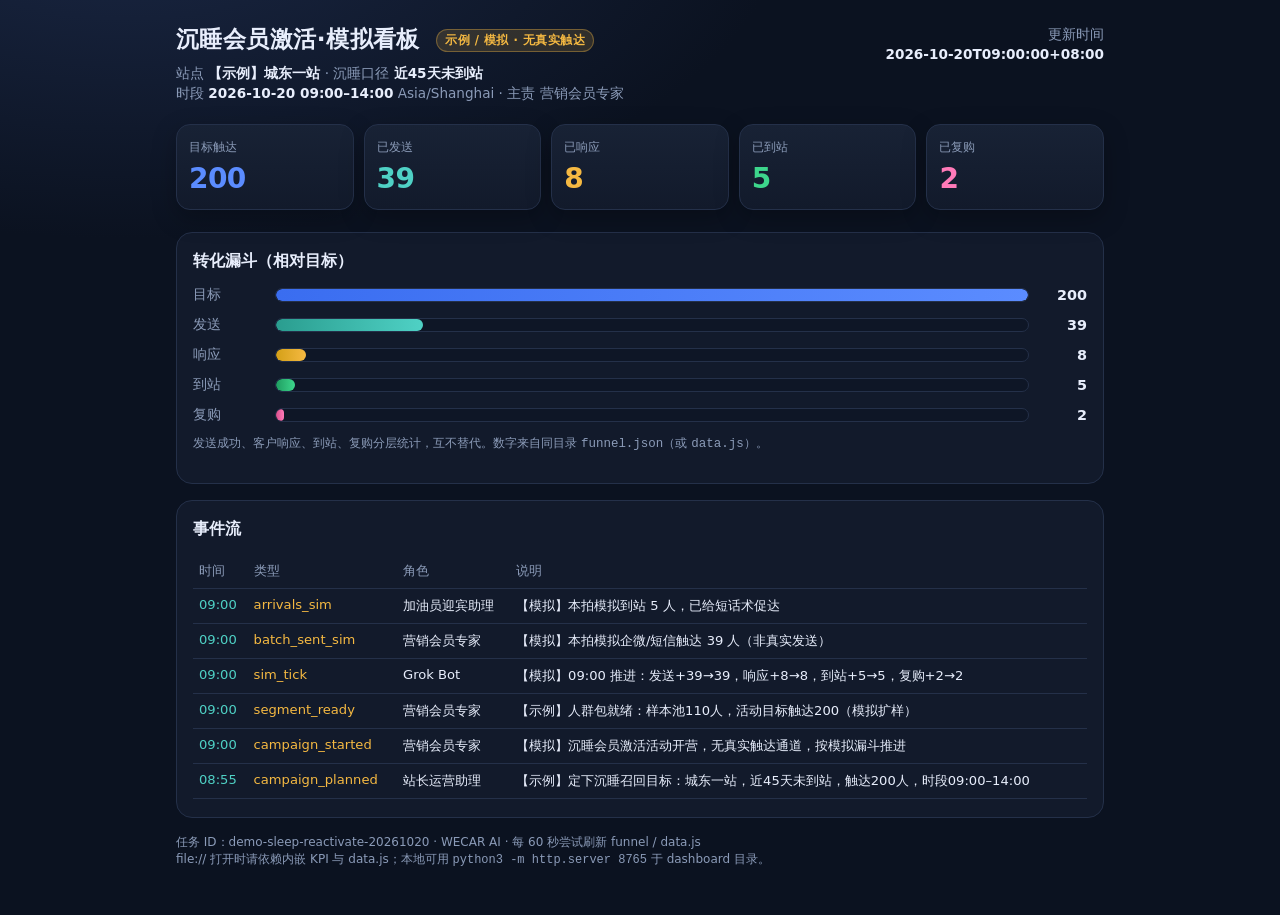
==== wecar-demo/index.html @ 85f7d63c "Add WECAR sleeping-member reactivation demo dashboard. Serve a static simulation board at wecar-demo" ====
<!DOCTYPE html>
<html lang="zh-CN">
<head>
<meta charset="UTF-8" />
<meta name="viewport" content="width=device-width, initial-scale=1" />
<title>沉睡会员激活·模拟看板</title>
<style>
  :root {
    --bg: #0b1220;
    --panel: #121a2b;
    --panel2: #182235;
    --border: #243049;
    --text: #e8eefc;
    --muted: #8b9bb8;
    --accent: #5b8cff;
    --green: #3dd68c;
    --amber: #f5b942;
    --pink: #ff7ab8;
    --cyan: #4fd1c5;
    --red: #ff6b7a;
  }
  * { box-sizing: border-box; }
  body {
    margin: 0;
    font-family: "PingFang SC", "Noto Sans SC", "Segoe UI", system-ui, sans-serif;
    background: radial-gradient(1200px 600px at 10% -10%, #1a2744 0%, var(--bg) 55%);
    color: var(--text);
    min-height: 100vh;
  }
  .wrap {
    max-width: 960px;
    margin: 0 auto;
    padding: 24px 16px 48px;
  }
  header {
    display: flex;
    flex-wrap: wrap;
    align-items: flex-start;
    justify-content: space-between;
    gap: 12px;
    margin-bottom: 20px;
  }
  h1 {
    margin: 0;
    font-size: 1.45rem;
    letter-spacing: 0.02em;
  }
  .badge {
    display: inline-block;
    font-size: 0.72rem;
    font-weight: 600;
    padding: 3px 8px;
    border-radius: 999px;
    background: rgba(245, 185, 66, 0.15);
    color: var(--amber);
    border: 1px solid rgba(245, 185, 66, 0.35);
    vertical-align: middle;
    margin-left: 8px;
  }
  .meta {
    color: var(--muted);
    font-size: 0.85rem;
    line-height: 1.5;
  }
  .meta strong { color: var(--text); font-weight: 600; }
  .kpis {
    display: grid;
    grid-template-columns: repeat(5, 1fr);
    gap: 10px;
    margin: 18px 0 22px;
  }
  @media (max-width: 720px) {
    .kpis { grid-template-columns: repeat(2, 1fr); }
    .kpis .kpi:last-child { grid-column: span 2; }
  }
  .kpi {
    background: linear-gradient(180deg, var(--panel2), var(--panel));
    border: 1px solid var(--border);
    border-radius: 14px;
    padding: 14px 12px;
    box-shadow: 0 8px 24px rgba(0,0,0,0.25);
  }
  .kpi .label {
    font-size: 0.75rem;
    color: var(--muted);
    margin-bottom: 6px;
  }
  .kpi .value {
    font-size: 1.75rem;
    font-weight: 700;
    font-variant-numeric: tabular-nums;
    letter-spacing: -0.02em;
  }
  .kpi.t .value { color: var(--accent); }
  .kpi.s .value { color: var(--cyan); }
  .kpi.r .value { color: var(--amber); }
  .kpi.a .value { color: var(--green); }
  .kpi.p .value { color: var(--pink); }
  .panel {
    background: var(--panel);
    border: 1px solid var(--border);
    border-radius: 16px;
    padding: 18px 16px;
    margin-bottom: 16px;
  }
  .panel h2 {
    margin: 0 0 14px;
    font-size: 1rem;
    font-weight: 600;
  }
  .funnel { display: flex; flex-direction: column; gap: 12px; }
  .bar-row {
    display: grid;
    grid-template-columns: 72px 1fr 48px;
    align-items: center;
    gap: 10px;
  }
  .bar-row .name { font-size: 0.85rem; color: var(--muted); }
  .track {
    height: 14px;
    background: #0e1626;
    border-radius: 999px;
    overflow: hidden;
    border: 1px solid var(--border);
  }
  .fill {
    height: 100%;
    border-radius: 999px;
    width: 0%;
    transition: width 0.6s ease;
  }
  .fill.t { background: linear-gradient(90deg, #3a6df0, #5b8cff); }
  .fill.s { background: linear-gradient(90deg, #2a9d8f, #4fd1c5); }
  .fill.r { background: linear-gradient(90deg, #d4a017, #f5b942); }
  .fill.a { background: linear-gradient(90deg, #1f9d61, #3dd68c); }
  .fill.p { background: linear-gradient(90deg, #d94f8c, #ff7ab8); }
  .bar-row .num {
    text-align: right;
    font-variant-numeric: tabular-nums;
    font-size: 0.9rem;
    font-weight: 600;
  }
  table {
    width: 100%;
    border-collapse: collapse;
    font-size: 0.82rem;
  }
  th, td {
    text-align: left;
    padding: 8px 6px;
    border-bottom: 1px solid var(--border);
    vertical-align: top;
  }
  th { color: var(--muted); font-weight: 500; }
  td.time { white-space: nowrap; color: var(--cyan); font-variant-numeric: tabular-nums; }
  td.type { color: var(--amber); white-space: nowrap; }
  .note {
    font-size: 0.78rem;
    color: var(--muted);
    margin-top: 10px;
    line-height: 1.45;
  }
  footer {
    margin-top: 8px;
    color: var(--muted);
    font-size: 0.75rem;
  }
</style>
</head>
<body>
  <div class="wrap">
    <header>
      <div>
        <h1>沉睡会员激活·模拟看板 <span class="badge">示例 / 模拟 · 无真实触达</span></h1>
        <div class="meta" style="margin-top:8px">
          站点 <strong>【示例】城东一站</strong> · 沉睡口径 <strong>近45天未到站</strong><br />
          时段 <strong>2026-10-20 09:00–14:00</strong> Asia/Shanghai · 主责 营销会员专家
        </div>
      </div>
      <div class="meta" style="text-align:right">
        更新时间<br /><strong id="updated-at">2026-10-20T09:00:00+08:00</strong>
      </div>
    </header>

    <section class="kpis" aria-label="关键指标">
      <div class="kpi t"><div class="label">目标触达</div><div class="value" data-kpi="targeted">200</div></div>
      <div class="kpi s"><div class="label">已发送</div><div class="value" data-kpi="sent">39</div></div>
      <div class="kpi r"><div class="label">已响应</div><div class="value" data-kpi="responded">8</div></div>
      <div class="kpi a"><div class="label">已到站</div><div class="value" data-kpi="arrived">5</div></div>
      <div class="kpi p"><div class="label">已复购</div><div class="value" data-kpi="repurchase">2</div></div>
    </section>

    <section class="panel">
      <h2>转化漏斗（相对目标）</h2>
      <div class="funnel" id="funnel-bars">
        <div class="bar-row"><span class="name">目标</span><div class="track"><div class="fill t" id="bar-targeted"></div></div><span class="num" id="num-targeted">200</span></div>
        <div class="bar-row"><span class="name">发送</span><div class="track"><div class="fill s" id="bar-sent"></div></div><span class="num" id="num-sent">0</span></div>
        <div class="bar-row"><span class="name">响应</span><div class="track"><div class="fill r" id="bar-responded"></div></div><span class="num" id="num-responded">0</span></div>
        <div class="bar-row"><span class="name">到站</span><div class="track"><div class="fill a" id="bar-arrived"></div></div><span class="num" id="num-arrived">0</span></div>
        <div class="bar-row"><span class="name">复购</span><div class="track"><div class="fill p" id="bar-repurchase"></div></div><span class="num" id="num-repurchase">0</span></div>
      </div>
      <p class="note">发送成功、客户响应、到站、复购分层统计，互不替代。数字来自同目录 <code>funnel.json</code>（或 <code>data.js</code>）。</p>
    </section>

    <section class="panel">
      <h2>事件流</h2>
      <div style="overflow-x:auto">
        <table>
          <thead>
            <tr><th>时间</th><th>类型</th><th>角色</th><th>说明</th></tr>
          </thead>
          <tbody id="events-body">
            <tr><td class="time">09:00</td><td class="type">campaign_started</td><td>营销会员专家</td><td>【模拟】活动开营（占位，加载 data.js 后刷新）</td></tr>
          </tbody>
        </table>
      </div>
    </section>

    <footer>
      任务 ID：demo-sleep-reactivate-20261020 · WECAR AI · 每 60 秒尝试刷新 funnel / data.js<br />
      file:// 打开时请依赖内嵌 KPI 与 data.js；本地可用 <code>python3 -m http.server 8765</code> 于 dashboard 目录。
    </footer>
  </div>

  <script src="data.js"></script>
  <script>
    function applyFunnel(payload) {
      var funnel = payload.funnel || payload;
      var c = funnel.counters || {};
      var target = c.targeted || 200;
      function setKpi(key, val) {
        document.querySelectorAll('[data-kpi="' + key + '"]').forEach(function (el) {
          el.textContent = val;
        });
        var num = document.getElementById("num-" + key);
        if (num) num.textContent = val;
        var bar = document.getElementById("bar-" + key);
        if (bar) {
          var pct = Math.max(0, Math.min(100, (val / target) * 100));
          bar.style.width = pct + "%";
        }
      }
      setKpi("targeted", c.targeted || 0);
      setKpi("sent", c.sent || 0);
      setKpi("responded", c.responded || 0);
      setKpi("arrived", c.arrived || 0);
      setKpi("repurchase", c.repurchase || 0);
      var ua = document.getElementById("updated-at");
      if (ua) ua.textContent = funnel.updated_at || "";

      var events = payload.events || [];
      var tbody = document.getElementById("events-body");
      if (tbody && events.length) {
        tbody.innerHTML = events.slice().reverse().map(function (e) {
          var ts = (e.ts || "").replace("T", " ").replace("+08:00", "");
          var timeShort = ts.length >= 16 ? ts.slice(11, 16) : ts;
          return "<tr><td class=\"time\">" + timeShort + "</td><td class=\"type\">" +
            (e.type || "") + "</td><td>" + (e.actor || "") + "</td><td>" +
            (e.msg || "") + "</td></tr>";
        }).join("");
      }
    }

    if (window.FUNNEL) applyFunnel(window.FUNNEL);

    async function refresh() {
      try {
        var r = await fetch("funnel.json?_=" + Date.now(), { cache: "no-store" });
        if (r.ok) {
          var funnel = await r.json();
          var ev = (window.FUNNEL && window.FUNNEL.events) || [];
          applyFunnel({ funnel: funnel, events: ev });
          return;
        }
      } catch (e) {}
      try {
        var s = document.createElement("script");
        s.src = "data.js?_=" + Date.now();
        s.onload = function () { if (window.FUNNEL) applyFunnel(window.FUNNEL); };
        document.body.appendChild(s);
      } catch (e2) {}
    }
    setInterval(refresh, 60000);
  </script>
</body>
</html>
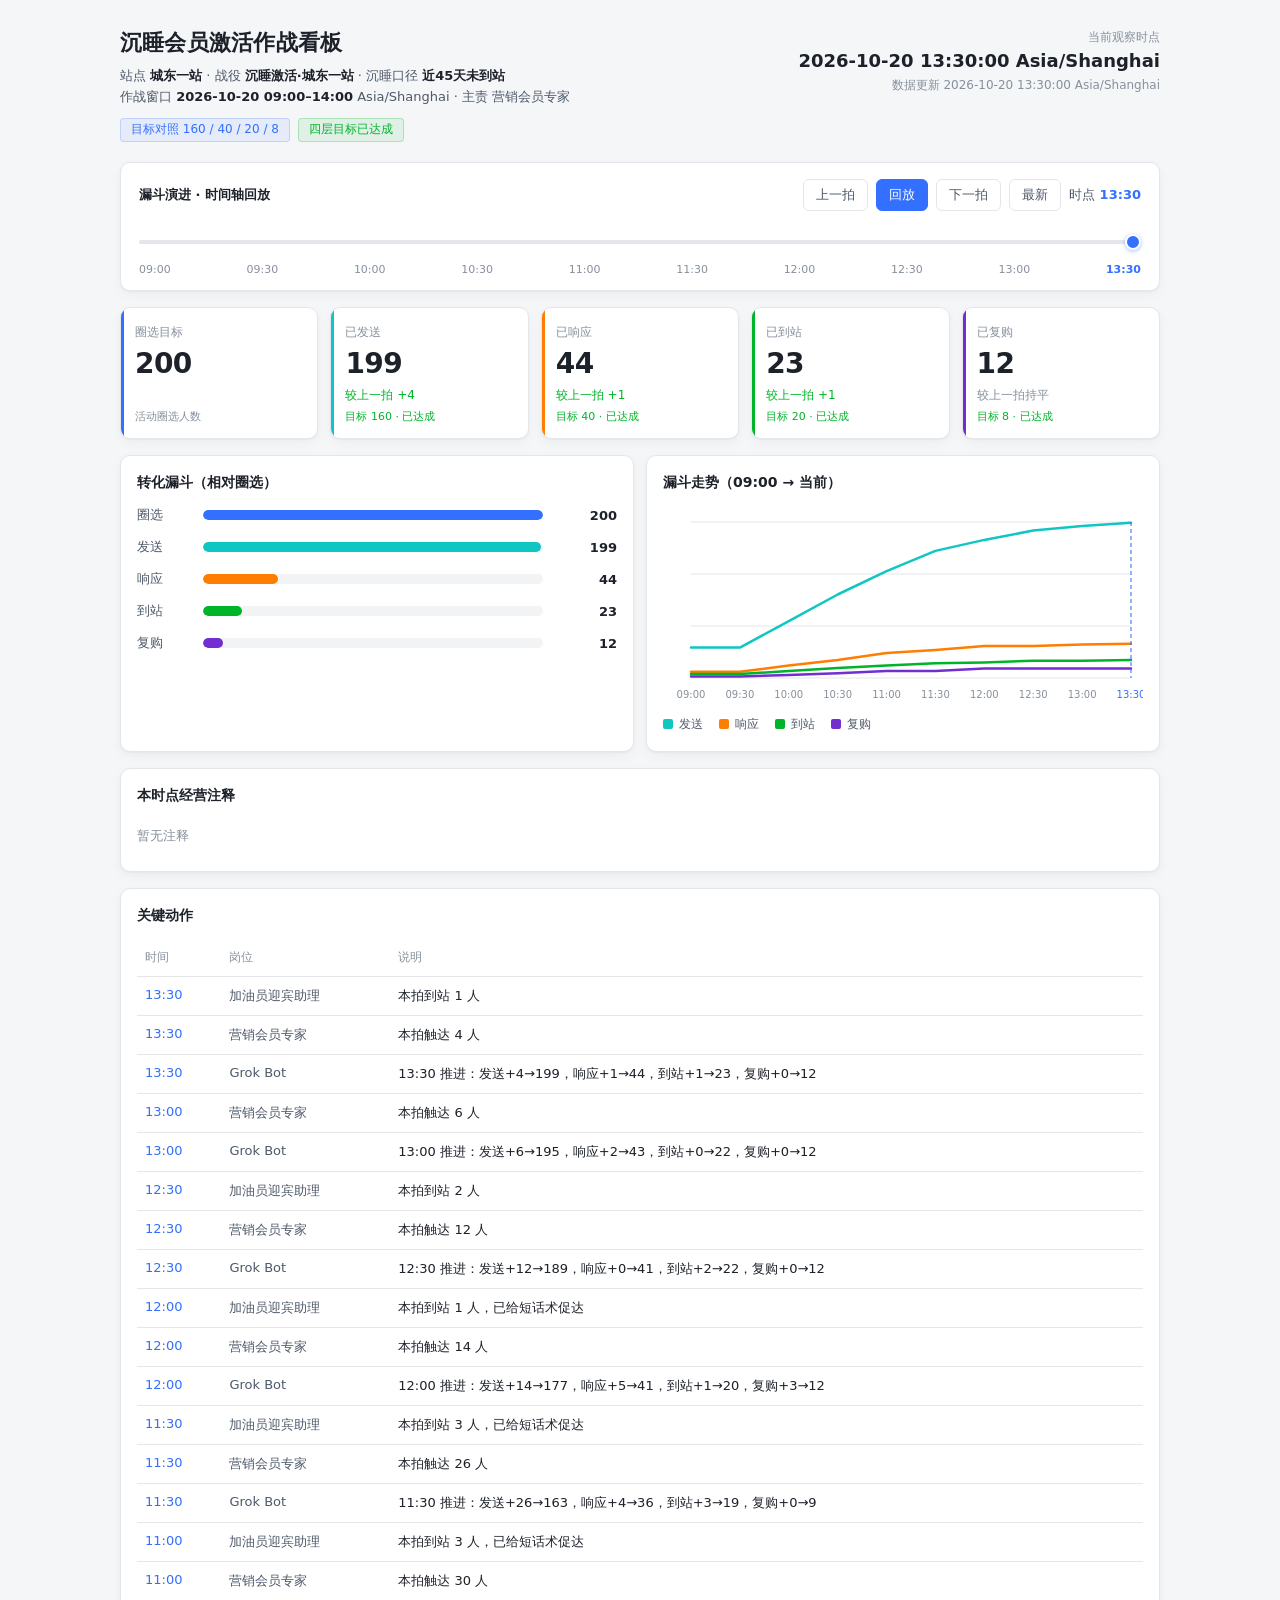
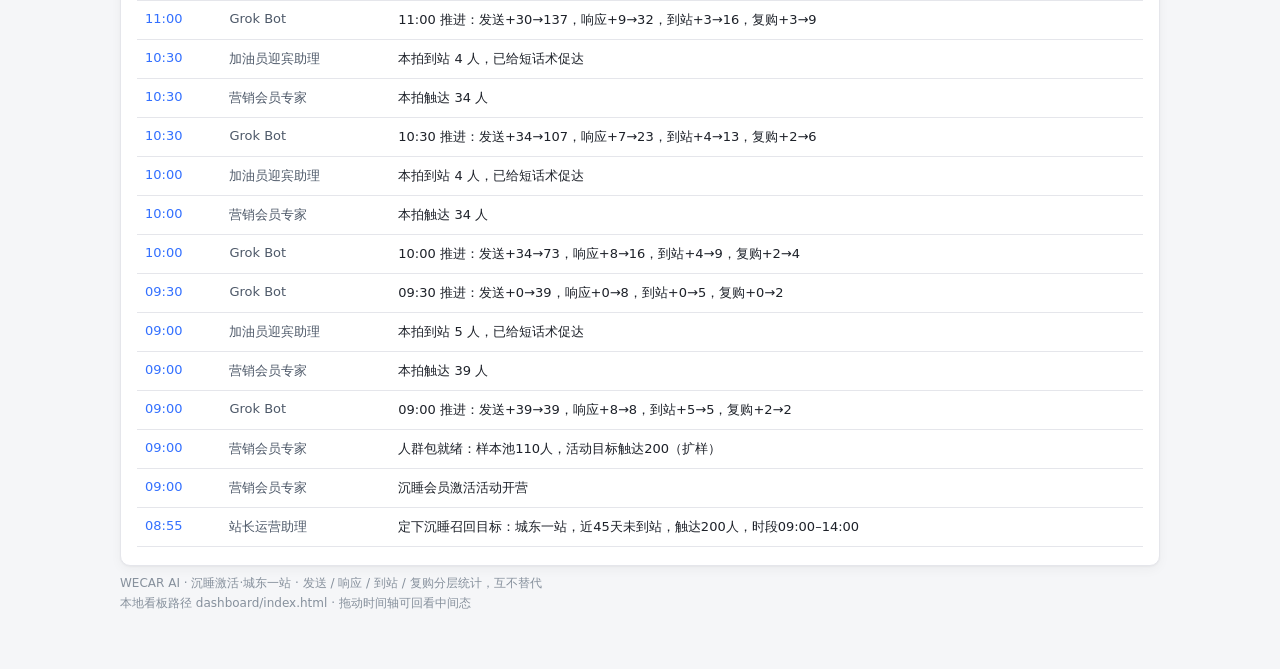
==== commit fabf5897: "Update WECAR dashboard: light style, timeline replay, latest funnel" ====
--- a/wecar-demo/index.html
+++ b/wecar-demo/index.html
@@ -3,284 +3,813 @@
 <head>
 <meta charset="UTF-8" />
 <meta name="viewport" content="width=device-width, initial-scale=1" />
-<title>沉睡会员激活·模拟看板</title>
+<title>沉睡会员激活作战看板</title>
 <style>
   :root {
-    --bg: #0b1220;
-    --panel: #121a2b;
-    --panel2: #182235;
-    --border: #243049;
-    --text: #e8eefc;
-    --muted: #8b9bb8;
-    --accent: #5b8cff;
-    --green: #3dd68c;
-    --amber: #f5b942;
-    --pink: #ff7ab8;
-    --cyan: #4fd1c5;
-    --red: #ff6b7a;
+    --bg: #f5f6f8;
+    --card: #ffffff;
+    --border: #e5e6eb;
+    --border-strong: #c9cdd4;
+    --text: #1d2129;
+    --text-2: #4e5969;
+    --text-3: #86909c;
+    --primary: #3370ff;
+    --primary-soft: rgba(51, 112, 255, 0.08);
+    --success: #00b42a;
+    --success-soft: rgba(0, 180, 42, 0.08);
+    --warning: #ff7d00;
+    --warning-soft: rgba(255, 125, 0, 0.08);
+    --danger: #f53f3f;
+    --cyan: #0fc6c2;
+    --radius: 10px;
+    --shadow: 0 1px 2px rgba(0, 0, 0, 0.04), 0 4px 12px rgba(0, 0, 0, 0.04);
+    --font: "PingFang SC", "Helvetica Neue", "Noto Sans SC", "Segoe UI", system-ui, -apple-system, sans-serif;
   }
   * { box-sizing: border-box; }
   body {
     margin: 0;
-    font-family: "PingFang SC", "Noto Sans SC", "Segoe UI", system-ui, sans-serif;
-    background: radial-gradient(1200px 600px at 10% -10%, #1a2744 0%, var(--bg) 55%);
+    font-family: var(--font);
+    background: var(--bg);
     color: var(--text);
     min-height: 100vh;
+    -webkit-font-smoothing: antialiased;
   }
   .wrap {
-    max-width: 960px;
+    max-width: 1080px;
     margin: 0 auto;
-    padding: 24px 16px 48px;
-  }
-  header {
+    padding: 28px 20px 56px;
+  }
+  header.top {
     display: flex;
     flex-wrap: wrap;
     align-items: flex-start;
     justify-content: space-between;
+    gap: 16px;
+    margin-bottom: 20px;
+  }
+  .title-block h1 {
+    margin: 0;
+    font-size: 22px;
+    font-weight: 600;
+    letter-spacing: 0.01em;
+    color: var(--text);
+  }
+  .sub {
+    margin-top: 8px;
+    font-size: 13px;
+    color: var(--text-2);
+    line-height: 1.6;
+  }
+  .sub strong { color: var(--text); font-weight: 600; }
+  .badge-row { display: flex; flex-wrap: wrap; gap: 8px; margin-top: 10px; }
+  .tag {
+    display: inline-flex;
+    align-items: center;
+    height: 24px;
+    padding: 0 10px;
+    font-size: 12px;
+    border-radius: 4px;
+    background: var(--primary-soft);
+    color: var(--primary);
+    border: 1px solid rgba(51, 112, 255, 0.2);
+  }
+  .tag.ok {
+    background: var(--success-soft);
+    color: var(--success);
+    border-color: rgba(0, 180, 42, 0.25);
+  }
+  .meta-right {
+    text-align: right;
+    font-size: 12px;
+    color: var(--text-3);
+    line-height: 1.6;
+  }
+  .meta-right .clock {
+    font-size: 18px;
+    font-weight: 600;
+    color: var(--text);
+    font-variant-numeric: tabular-nums;
+  }
+
+  /* Playback bar */
+  .player {
+    background: var(--card);
+    border: 1px solid var(--border);
+    border-radius: var(--radius);
+    box-shadow: var(--shadow);
+    padding: 16px 18px 14px;
+    margin-bottom: 16px;
+  }
+  .player-top {
+    display: flex;
+    align-items: center;
+    justify-content: space-between;
     gap: 12px;
-    margin-bottom: 20px;
-  }
-  h1 {
+    margin-bottom: 12px;
+  }
+  .player-top .label {
+    font-size: 13px;
+    font-weight: 600;
+    color: var(--text);
+  }
+  .player-controls {
+    display: flex;
+    align-items: center;
+    gap: 8px;
+  }
+  .btn {
+    appearance: none;
+    border: 1px solid var(--border);
+    background: var(--card);
+    color: var(--text-2);
+    height: 32px;
+    padding: 0 12px;
+    border-radius: 6px;
+    font-size: 13px;
+    font-family: inherit;
+    cursor: pointer;
+    display: inline-flex;
+    align-items: center;
+    gap: 6px;
+    transition: border-color .15s, color .15s, background .15s;
+  }
+  .btn:hover { border-color: var(--primary); color: var(--primary); }
+  .btn.primary {
+    background: var(--primary);
+    border-color: var(--primary);
+    color: #fff;
+  }
+  .btn.primary:hover { filter: brightness(1.05); color: #fff; }
+  .btn:disabled { opacity: 0.45; cursor: not-allowed; }
+  .tick-label {
+    font-size: 13px;
+    color: var(--text-2);
+    font-variant-numeric: tabular-nums;
+  }
+  .tick-label strong { color: var(--primary); font-weight: 600; }
+
+  .scrubber-wrap { position: relative; padding: 6px 0 28px; }
+  input[type="range"].scrub {
+    -webkit-appearance: none;
+    appearance: none;
+    width: 100%;
+    height: 4px;
+    border-radius: 999px;
+    background: #e5e6eb;
+    outline: none;
     margin: 0;
-    font-size: 1.45rem;
-    letter-spacing: 0.02em;
-  }
-  .badge {
-    display: inline-block;
-    font-size: 0.72rem;
-    font-weight: 600;
-    padding: 3px 8px;
-    border-radius: 999px;
-    background: rgba(245, 185, 66, 0.15);
-    color: var(--amber);
-    border: 1px solid rgba(245, 185, 66, 0.35);
-    vertical-align: middle;
-    margin-left: 8px;
-  }
-  .meta {
-    color: var(--muted);
-    font-size: 0.85rem;
-    line-height: 1.5;
-  }
-  .meta strong { color: var(--text); font-weight: 600; }
+    cursor: pointer;
+  }
+  input[type="range"].scrub::-webkit-slider-thumb {
+    -webkit-appearance: none;
+    width: 16px;
+    height: 16px;
+    border-radius: 50%;
+    background: var(--primary);
+    border: 2px solid #fff;
+    box-shadow: 0 1px 4px rgba(51, 112, 255, 0.45);
+    cursor: pointer;
+  }
+  input[type="range"].scrub::-moz-range-thumb {
+    width: 16px;
+    height: 16px;
+    border-radius: 50%;
+    background: var(--primary);
+    border: 2px solid #fff;
+    box-shadow: 0 1px 4px rgba(51, 112, 255, 0.45);
+    cursor: pointer;
+  }
+  .ticks {
+    display: flex;
+    justify-content: space-between;
+    margin-top: 8px;
+    position: absolute;
+    left: 0; right: 0; bottom: 0;
+    pointer-events: none;
+  }
+  .ticks span {
+    font-size: 11px;
+    color: var(--text-3);
+    font-variant-numeric: tabular-nums;
+    transform: translateX(0);
+  }
+  .ticks span.active { color: var(--primary); font-weight: 600; }
+
+  /* KPI grid */
   .kpis {
     display: grid;
     grid-template-columns: repeat(5, 1fr);
-    gap: 10px;
-    margin: 18px 0 22px;
-  }
-  @media (max-width: 720px) {
+    gap: 12px;
+    margin-bottom: 16px;
+  }
+  @media (max-width: 800px) {
     .kpis { grid-template-columns: repeat(2, 1fr); }
-    .kpis .kpi:last-child { grid-column: span 2; }
+    .kpis .kpi:first-child { grid-column: span 2; }
   }
   .kpi {
-    background: linear-gradient(180deg, var(--panel2), var(--panel));
+    background: var(--card);
     border: 1px solid var(--border);
-    border-radius: 14px;
-    padding: 14px 12px;
-    box-shadow: 0 8px 24px rgba(0,0,0,0.25);
-  }
-  .kpi .label {
-    font-size: 0.75rem;
-    color: var(--muted);
-    margin-bottom: 6px;
-  }
-  .kpi .value {
-    font-size: 1.75rem;
-    font-weight: 700;
+    border-radius: var(--radius);
+    box-shadow: var(--shadow);
+    padding: 16px 14px 14px;
+    position: relative;
+    overflow: hidden;
+  }
+  .kpi::before {
+    content: "";
+    position: absolute;
+    left: 0; top: 0; bottom: 0;
+    width: 3px;
+    background: var(--primary);
+  }
+  .kpi.s::before { background: var(--cyan); }
+  .kpi.r::before { background: var(--warning); }
+  .kpi.a::before { background: var(--success); }
+  .kpi.p::before { background: #722ed1; }
+  .kpi .k-label {
+    font-size: 12px;
+    color: var(--text-3);
+    margin-bottom: 8px;
+  }
+  .kpi .k-value {
+    font-size: 28px;
+    font-weight: 650;
     font-variant-numeric: tabular-nums;
     letter-spacing: -0.02em;
-  }
-  .kpi.t .value { color: var(--accent); }
-  .kpi.s .value { color: var(--cyan); }
-  .kpi.r .value { color: var(--amber); }
-  .kpi.a .value { color: var(--green); }
-  .kpi.p .value { color: var(--pink); }
-  .panel {
-    background: var(--panel);
+    color: var(--text);
+    line-height: 1.1;
+  }
+  .kpi .k-delta {
+    margin-top: 8px;
+    font-size: 12px;
+    font-variant-numeric: tabular-nums;
+    color: var(--text-3);
+    min-height: 18px;
+  }
+  .kpi .k-delta.up { color: var(--success); }
+  .kpi .k-delta.flat { color: var(--text-3); }
+  .kpi .k-goal {
+    margin-top: 4px;
+    font-size: 11px;
+    color: var(--text-3);
+  }
+  .kpi .k-goal.hit { color: var(--success); }
+
+  .grid-2 {
+    display: grid;
+    grid-template-columns: 1fr 1fr;
+    gap: 12px;
+    margin-bottom: 16px;
+  }
+  @media (max-width: 800px) {
+    .grid-2 { grid-template-columns: 1fr; }
+  }
+  .card {
+    background: var(--card);
     border: 1px solid var(--border);
-    border-radius: 16px;
+    border-radius: var(--radius);
+    box-shadow: var(--shadow);
     padding: 18px 16px;
-    margin-bottom: 16px;
-  }
-  .panel h2 {
+  }
+  .card h2 {
     margin: 0 0 14px;
-    font-size: 1rem;
+    font-size: 14px;
     font-weight: 600;
-  }
-  .funnel { display: flex; flex-direction: column; gap: 12px; }
+    color: var(--text);
+  }
+
+  /* Funnel bars */
+  .funnel { display: flex; flex-direction: column; gap: 14px; }
   .bar-row {
     display: grid;
-    grid-template-columns: 72px 1fr 48px;
+    grid-template-columns: 56px 1fr 64px;
     align-items: center;
     gap: 10px;
   }
-  .bar-row .name { font-size: 0.85rem; color: var(--muted); }
+  .bar-row .name { font-size: 13px; color: var(--text-2); }
   .track {
-    height: 14px;
-    background: #0e1626;
+    height: 10px;
+    background: #f2f3f5;
     border-radius: 999px;
     overflow: hidden;
-    border: 1px solid var(--border);
   }
   .fill {
     height: 100%;
     border-radius: 999px;
     width: 0%;
-    transition: width 0.6s ease;
-  }
-  .fill.t { background: linear-gradient(90deg, #3a6df0, #5b8cff); }
-  .fill.s { background: linear-gradient(90deg, #2a9d8f, #4fd1c5); }
-  .fill.r { background: linear-gradient(90deg, #d4a017, #f5b942); }
-  .fill.a { background: linear-gradient(90deg, #1f9d61, #3dd68c); }
-  .fill.p { background: linear-gradient(90deg, #d94f8c, #ff7ab8); }
+    transition: width 0.35s ease;
+    background: var(--primary);
+  }
+  .fill.s { background: var(--cyan); }
+  .fill.r { background: var(--warning); }
+  .fill.a { background: var(--success); }
+  .fill.p { background: #722ed1; }
   .bar-row .num {
     text-align: right;
     font-variant-numeric: tabular-nums;
-    font-size: 0.9rem;
+    font-size: 13px;
     font-weight: 600;
-  }
-  table {
+    color: var(--text);
+  }
+
+  /* Chart */
+  .chart-wrap { position: relative; height: 200px; }
+  .chart-wrap svg { width: 100%; height: 100%; display: block; }
+  .legend {
+    display: flex;
+    flex-wrap: wrap;
+    gap: 12px 16px;
+    margin-top: 10px;
+    font-size: 12px;
+    color: var(--text-2);
+  }
+  .legend i {
+    display: inline-block;
+    width: 10px;
+    height: 10px;
+    border-radius: 2px;
+    margin-right: 6px;
+    vertical-align: -1px;
+  }
+
+  /* Events / notes */
+  .note-empty {
+    font-size: 13px;
+    color: var(--text-3);
+    padding: 8px 0;
+  }
+  table.ev {
     width: 100%;
     border-collapse: collapse;
-    font-size: 0.82rem;
-  }
-  th, td {
+    font-size: 13px;
+  }
+  table.ev th, table.ev td {
     text-align: left;
-    padding: 8px 6px;
+    padding: 10px 8px;
     border-bottom: 1px solid var(--border);
     vertical-align: top;
   }
-  th { color: var(--muted); font-weight: 500; }
-  td.time { white-space: nowrap; color: var(--cyan); font-variant-numeric: tabular-nums; }
-  td.type { color: var(--amber); white-space: nowrap; }
-  .note {
-    font-size: 0.78rem;
-    color: var(--muted);
-    margin-top: 10px;
-    line-height: 1.45;
-  }
-  footer {
+  table.ev th {
+    color: var(--text-3);
+    font-weight: 500;
+    font-size: 12px;
+  }
+  table.ev td.time {
+    white-space: nowrap;
+    color: var(--primary);
+    font-variant-numeric: tabular-nums;
+    font-weight: 500;
+  }
+  table.ev td.actor { color: var(--text-2); white-space: nowrap; }
+
+  footer.foot {
     margin-top: 8px;
-    color: var(--muted);
-    font-size: 0.75rem;
+    font-size: 12px;
+    color: var(--text-3);
+    line-height: 1.6;
   }
 </style>
 </head>
 <body>
   <div class="wrap">
-    <header>
-      <div>
-        <h1>沉睡会员激活·模拟看板 <span class="badge">示例 / 模拟 · 无真实触达</span></h1>
-        <div class="meta" style="margin-top:8px">
-          站点 <strong>【示例】城东一站</strong> · 沉睡口径 <strong>近45天未到站</strong><br />
-          时段 <strong>2026-10-20 09:00–14:00</strong> Asia/Shanghai · 主责 营销会员专家
+    <header class="top">
+      <div class="title-block">
+        <h1>沉睡会员激活作战看板</h1>
+        <div class="sub">
+          站点 <strong>城东一站</strong> · 战役 <strong>沉睡激活·城东一站</strong> · 沉睡口径 <strong>近45天未到站</strong><br />
+          作战窗口 <strong>2026-10-20 09:00–14:00</strong> Asia/Shanghai · 主责 营销会员专家
         </div>
-      </div>
-      <div class="meta" style="text-align:right">
-        更新时间<br /><strong id="updated-at">2026-10-20T09:00:00+08:00</strong>
+        <div class="badge-row">
+          <span class="tag" id="goal-tag">目标对照 160 / 40 / 20 / 8</span>
+          <span class="tag ok" id="status-tag" hidden>四层目标已达成</span>
+        </div>
+      </div>
+      <div class="meta-right">
+        当前观察时点<br />
+        <div class="clock" id="view-clock">—</div>
+        <div>数据更新 <span id="updated-at">2026-10-20T13:30:00+08:00</span></div>
       </div>
     </header>
 
+    <section class="player" aria-label="时间轴回放">
+      <div class="player-top">
+        <div class="label">漏斗演进 · 时间轴回放</div>
+        <div class="player-controls">
+          <button type="button" class="btn" id="btn-prev" title="上一拍">上一拍</button>
+          <button type="button" class="btn primary" id="btn-play" title="自动回放">回放</button>
+          <button type="button" class="btn" id="btn-next" title="下一拍">下一拍</button>
+          <button type="button" class="btn" id="btn-latest" title="跳到最新">最新</button>
+          <span class="tick-label">时点 <strong id="tick-name">—</strong></span>
+        </div>
+      </div>
+      <div class="scrubber-wrap">
+        <input type="range" class="scrub" id="scrub" min="0" max="0" value="0" step="1" />
+        <div class="ticks" id="tick-marks"></div>
+      </div>
+    </section>
+
     <section class="kpis" aria-label="关键指标">
-      <div class="kpi t"><div class="label">目标触达</div><div class="value" data-kpi="targeted">200</div></div>
-      <div class="kpi s"><div class="label">已发送</div><div class="value" data-kpi="sent">39</div></div>
-      <div class="kpi r"><div class="label">已响应</div><div class="value" data-kpi="responded">8</div></div>
-      <div class="kpi a"><div class="label">已到站</div><div class="value" data-kpi="arrived">5</div></div>
-      <div class="kpi p"><div class="label">已复购</div><div class="value" data-kpi="repurchase">2</div></div>
+      <div class="kpi t">
+        <div class="k-label">圈选目标</div>
+        <div class="k-value" data-kpi="targeted">200</div>
+        <div class="k-delta" data-delta="targeted"></div>
+        <div class="k-goal">活动圈选人数</div>
+      </div>
+      <div class="kpi s">
+        <div class="k-label">已发送</div>
+        <div class="k-value" data-kpi="sent">199</div>
+        <div class="k-delta" data-delta="sent"></div>
+        <div class="k-goal" data-goal="sent">目标 160</div>
+      </div>
+      <div class="kpi r">
+        <div class="k-label">已响应</div>
+        <div class="k-value" data-kpi="responded">44</div>
+        <div class="k-delta" data-delta="responded"></div>
+        <div class="k-goal" data-goal="responded">目标 40</div>
+      </div>
+      <div class="kpi a">
+        <div class="k-label">已到站</div>
+        <div class="k-value" data-kpi="arrived">23</div>
+        <div class="k-delta" data-delta="arrived"></div>
+        <div class="k-goal" data-goal="arrived">目标 20</div>
+      </div>
+      <div class="kpi p">
+        <div class="k-label">已复购</div>
+        <div class="k-value" data-kpi="repurchase">12</div>
+        <div class="k-delta" data-delta="repurchase"></div>
+        <div class="k-goal" data-goal="repurchase">目标 8</div>
+      </div>
     </section>
 
-    <section class="panel">
-      <h2>转化漏斗（相对目标）</h2>
-      <div class="funnel" id="funnel-bars">
-        <div class="bar-row"><span class="name">目标</span><div class="track"><div class="fill t" id="bar-targeted"></div></div><span class="num" id="num-targeted">200</span></div>
-        <div class="bar-row"><span class="name">发送</span><div class="track"><div class="fill s" id="bar-sent"></div></div><span class="num" id="num-sent">0</span></div>
-        <div class="bar-row"><span class="name">响应</span><div class="track"><div class="fill r" id="bar-responded"></div></div><span class="num" id="num-responded">0</span></div>
-        <div class="bar-row"><span class="name">到站</span><div class="track"><div class="fill a" id="bar-arrived"></div></div><span class="num" id="num-arrived">0</span></div>
-        <div class="bar-row"><span class="name">复购</span><div class="track"><div class="fill p" id="bar-repurchase"></div></div><span class="num" id="num-repurchase">0</span></div>
-      </div>
-      <p class="note">发送成功、客户响应、到站、复购分层统计，互不替代。数字来自同目录 <code>funnel.json</code>（或 <code>data.js</code>）。</p>
+    <div class="grid-2">
+      <section class="card">
+        <h2>转化漏斗（相对圈选）</h2>
+        <div class="funnel" id="funnel-bars">
+          <div class="bar-row"><span class="name">圈选</span><div class="track"><div class="fill t" id="bar-targeted"></div></div><span class="num" id="num-targeted">200</span></div>
+          <div class="bar-row"><span class="name">发送</span><div class="track"><div class="fill s" id="bar-sent"></div></div><span class="num" id="num-sent">0</span></div>
+          <div class="bar-row"><span class="name">响应</span><div class="track"><div class="fill r" id="bar-responded"></div></div><span class="num" id="num-responded">0</span></div>
+          <div class="bar-row"><span class="name">到站</span><div class="track"><div class="fill a" id="bar-arrived"></div></div><span class="num" id="num-arrived">0</span></div>
+          <div class="bar-row"><span class="name">复购</span><div class="track"><div class="fill p" id="bar-repurchase"></div></div><span class="num" id="num-repurchase">0</span></div>
+        </div>
+      </section>
+
+      <section class="card">
+        <h2>漏斗走势（09:00 → 当前）</h2>
+        <div class="chart-wrap">
+          <svg id="trend-chart" viewBox="0 0 480 200" preserveAspectRatio="none" aria-label="漏斗走势图"></svg>
+        </div>
+        <div class="legend">
+          <span><i style="background:#0fc6c2"></i>发送</span>
+          <span><i style="background:#ff7d00"></i>响应</span>
+          <span><i style="background:#00b42a"></i>到站</span>
+          <span><i style="background:#722ed1"></i>复购</span>
+        </div>
+      </section>
+    </div>
+
+    <section class="card" style="margin-bottom:16px">
+      <h2>本时点经营注释</h2>
+      <div id="anno-box" class="note-empty">暂无注释</div>
     </section>
 
-    <section class="panel">
-      <h2>事件流</h2>
+    <section class="card">
+      <h2>关键动作</h2>
       <div style="overflow-x:auto">
-        <table>
+        <table class="ev">
           <thead>
-            <tr><th>时间</th><th>类型</th><th>角色</th><th>说明</th></tr>
+            <tr><th>时间</th><th>岗位</th><th>说明</th></tr>
           </thead>
-          <tbody id="events-body">
-            <tr><td class="time">09:00</td><td class="type">campaign_started</td><td>营销会员专家</td><td>【模拟】活动开营（占位，加载 data.js 后刷新）</td></tr>
-          </tbody>
+          <tbody id="events-body"></tbody>
         </table>
       </div>
     </section>
 
-    <footer>
-      任务 ID：demo-sleep-reactivate-20261020 · WECAR AI · 每 60 秒尝试刷新 funnel / data.js<br />
-      file:// 打开时请依赖内嵌 KPI 与 data.js；本地可用 <code>python3 -m http.server 8765</code> 于 dashboard 目录。
+    <footer class="foot">
+      WECAR AI · 沉睡激活·城东一站 · 发送 / 响应 / 到站 / 复购分层统计，互不替代<br />
+      本地看板路径 dashboard/index.html · 拖动时间轴可回看中间态
     </footer>
   </div>
 
   <script src="data.js"></script>
   <script>
-    function applyFunnel(payload) {
-      var funnel = payload.funnel || payload;
-      var c = funnel.counters || {};
-      var target = c.targeted || 200;
-      function setKpi(key, val) {
-        document.querySelectorAll('[data-kpi="' + key + '"]').forEach(function (el) {
-          el.textContent = val;
-        });
-        var num = document.getElementById("num-" + key);
-        if (num) num.textContent = val;
-        var bar = document.getElementById("bar-" + key);
-        if (bar) {
-          var pct = Math.max(0, Math.min(100, (val / target) * 100));
-          bar.style.width = pct + "%";
-        }
+(function () {
+  var GOALS = { sent: 160, responded: 40, arrived: 20, repurchase: 8 };
+  var KEYS = ["targeted", "sent", "responded", "arrived", "repurchase"];
+  var COLORS = { sent: "#0fc6c2", responded: "#ff7d00", arrived: "#00b42a", repurchase: "#722ed1" };
+
+  var state = {
+    timeline: [],
+    events: [],
+    annotations: {}, // { "2026-10-20T10:00:00+08:00": "注释…" } 预留
+    index: 0,
+    playing: false,
+    timer: null,
+    updatedAt: ""
+  };
+
+  function stripBanned(s) {
+    if (s == null) return "";
+    var t = String(s);
+    t = t.replace(/非真实发送/g, "");
+    t = t.replace(/非真实客户/g, "");
+    t = t.replace(/无真实触达通道[，,.]?/g, "");
+    t = t.replace(/未接真实企微\/发券[。.]?/g, "");
+    t = t.replace(/[（(]\s*[)）]/g, "");
+    t = t.replace(/\s{2,}/g, " ").trim();
+    t = t.replace(/^[，,、；;：:\s]+|[，,、；;：:\s]+$/g, "");
+    return t;
+  }
+
+  function shortTime(iso) {
+    if (!iso) return "—";
+    var m = String(iso).match(/T(\d{2}:\d{2})/);
+    return m ? m[1] : stripBanned(iso);
+  }
+
+  function displayClock(iso) {
+    if (!iso) return "—";
+    return String(iso).replace("T", " ").replace(/\+08:00$/, " Asia/Shanghai");
+  }
+
+  function buildTimeline(funnel) {
+    var tl = (funnel && funnel.timeline) || [];
+    if (tl.length) {
+      return tl.map(function (t) {
+        return {
+          at: t.at,
+          label: stripBanned(t.label) || shortTime(t.at),
+          targeted: t.targeted,
+          sent: t.sent,
+          responded: t.responded,
+          arrived: t.arrived,
+          repurchase: t.repurchase,
+          note: t.note || t.annotation || ""
+        };
+      });
+    }
+    var c = (funnel && funnel.counters) || {};
+    return [{
+      at: funnel.updated_at || "",
+      label: shortTime(funnel.updated_at),
+      targeted: c.targeted || 0,
+      sent: c.sent || 0,
+      responded: c.responded || 0,
+      arrived: c.arrived || 0,
+      repurchase: c.repurchase || 0,
+      note: ""
+    }];
+  }
+
+  function setDelta(key, cur, prev) {
+    var el = document.querySelector('[data-delta="' + key + '"]');
+    if (!el) return;
+    if (prev == null || key === "targeted") {
+      el.textContent = "";
+      el.className = "k-delta";
+      return;
+    }
+    var d = (cur || 0) - (prev || 0);
+    if (d > 0) {
+      el.textContent = "较上一拍 +" + d;
+      el.className = "k-delta up";
+    } else if (d === 0) {
+      el.textContent = "较上一拍持平";
+      el.className = "k-delta flat";
+    } else {
+      el.textContent = "较上一拍 " + d;
+      el.className = "k-delta";
+    }
+  }
+
+  function setGoalHint(key, val) {
+    var el = document.querySelector('[data-goal="' + key + '"]');
+    if (!el || GOALS[key] == null) return;
+    var g = GOALS[key];
+    el.textContent = "目标 " + g + (val >= g ? " · 已达成" : "");
+    el.className = "k-goal" + (val >= g ? " hit" : "");
+  }
+
+  function applyPoint(idx) {
+    var tl = state.timeline;
+    if (!tl.length) return;
+    idx = Math.max(0, Math.min(tl.length - 1, idx));
+    state.index = idx;
+    var cur = tl[idx];
+    var prev = idx > 0 ? tl[idx - 1] : null;
+    var target = cur.targeted || 200;
+
+    KEYS.forEach(function (key) {
+      var val = cur[key] || 0;
+      document.querySelectorAll('[data-kpi="' + key + '"]').forEach(function (el) {
+        el.textContent = val;
+      });
+      var num = document.getElementById("num-" + key);
+      if (num) num.textContent = val;
+      var bar = document.getElementById("bar-" + key);
+      if (bar) {
+        var pct = Math.max(0, Math.min(100, (val / target) * 100));
+        bar.style.width = pct + "%";
       }
-      setKpi("targeted", c.targeted || 0);
-      setKpi("sent", c.sent || 0);
-      setKpi("responded", c.responded || 0);
-      setKpi("arrived", c.arrived || 0);
-      setKpi("repurchase", c.repurchase || 0);
-      var ua = document.getElementById("updated-at");
-      if (ua) ua.textContent = funnel.updated_at || "";
-
-      var events = payload.events || [];
-      var tbody = document.getElementById("events-body");
-      if (tbody && events.length) {
-        tbody.innerHTML = events.slice().reverse().map(function (e) {
-          var ts = (e.ts || "").replace("T", " ").replace("+08:00", "");
-          var timeShort = ts.length >= 16 ? ts.slice(11, 16) : ts;
-          return "<tr><td class=\"time\">" + timeShort + "</td><td class=\"type\">" +
-            (e.type || "") + "</td><td>" + (e.actor || "") + "</td><td>" +
-            (e.msg || "") + "</td></tr>";
-        }).join("");
+      setDelta(key, val, prev ? prev[key] : null);
+      setGoalHint(key, val);
+    });
+
+    document.getElementById("view-clock").textContent = displayClock(cur.at);
+    document.getElementById("tick-name").textContent = cur.label || shortTime(cur.at);
+    document.getElementById("scrub").value = String(idx);
+
+    var marks = document.querySelectorAll("#tick-marks span");
+    marks.forEach(function (m, i) {
+      m.classList.toggle("active", i === idx);
+    });
+
+    // annotations: timeline.note or state.annotations[at]
+    var anno = stripBanned(cur.note) || stripBanned(state.annotations[cur.at] || "");
+    var box = document.getElementById("anno-box");
+    if (anno) {
+      box.className = "";
+      box.textContent = anno;
+    } else {
+      box.className = "note-empty";
+      box.textContent = "暂无注释";
+    }
+
+    // goal status at this point
+    var hit = cur.sent >= GOALS.sent && cur.responded >= GOALS.responded &&
+      cur.arrived >= GOALS.arrived && cur.repurchase >= GOALS.repurchase;
+    var st = document.getElementById("status-tag");
+    st.hidden = !hit;
+
+    renderChart(idx);
+    renderEvents(cur.at);
+  }
+
+  function renderChart(uptoIdx) {
+    var svg = document.getElementById("trend-chart");
+    var tl = state.timeline;
+    if (!tl.length) { svg.innerHTML = ""; return; }
+    var n = uptoIdx + 1;
+    var pts = tl.slice(0, n);
+    var W = 480, H = 200, padL = 28, padR = 12, padT = 16, padB = 28;
+    var maxY = 1;
+    pts.forEach(function (p) {
+      maxY = Math.max(maxY, p.sent || 0, p.responded || 0, p.arrived || 0, p.repurchase || 0, p.targeted || 0);
+    });
+    // also show full timeline max for stable scale? Use full timeline max so scrubbing doesn't rescale wildly
+    state.timeline.forEach(function (p) {
+      maxY = Math.max(maxY, p.sent || 0, p.targeted || 0);
+    });
+    function x(i) {
+      if (state.timeline.length <= 1) return padL;
+      return padL + (W - padL - padR) * (i / (state.timeline.length - 1));
+    }
+    function y(v) {
+      return padT + (H - padT - padB) * (1 - (v / maxY));
+    }
+    function series(key) {
+      var d = [];
+      for (var i = 0; i < pts.length; i++) {
+        d.push((i === 0 ? "M" : "L") + x(i).toFixed(1) + "," + y(pts[i][key] || 0).toFixed(1));
       }
+      return d.join(" ");
     }
-
-    if (window.FUNNEL) applyFunnel(window.FUNNEL);
-
-    async function refresh() {
-      try {
-        var r = await fetch("funnel.json?_=" + Date.now(), { cache: "no-store" });
-        if (r.ok) {
-          var funnel = await r.json();
-          var ev = (window.FUNNEL && window.FUNNEL.events) || [];
-          applyFunnel({ funnel: funnel, events: ev });
-          return;
-        }
-      } catch (e) {}
-      try {
-        var s = document.createElement("script");
-        s.src = "data.js?_=" + Date.now();
-        s.onload = function () { if (window.FUNNEL) applyFunnel(window.FUNNEL); };
-        document.body.appendChild(s);
-      } catch (e2) {}
+    var grid = "";
+    for (var g = 0; g < 4; g++) {
+      var gy = padT + (H - padT - padB) * (g / 3);
+      grid += '<line x1="' + padL + '" y1="' + gy + '" x2="' + (W - padR) + '" y2="' + gy + '" stroke="#e5e6eb" stroke-width="1"/>';
     }
-    setInterval(refresh, 60000);
+    // cursor vertical line at current
+    var cx = x(uptoIdx);
+    var cursor = '<line x1="' + cx + '" y1="' + padT + '" x2="' + cx + '" y2="' + (H - padB) + '" stroke="#3370ff" stroke-width="1.5" stroke-dasharray="4 3" opacity="0.7"/>';
+    var labels = "";
+    state.timeline.forEach(function (p, i) {
+      labels += '<text x="' + x(i) + '" y="' + (H - 8) + '" text-anchor="middle" font-size="10" fill="' +
+        (i === uptoIdx ? "#3370ff" : "#86909c") + '" font-family="system-ui,sans-serif">' +
+        shortTime(p.at) + "</text>";
+    });
+    svg.innerHTML = grid +
+      '<path d="' + series("sent") + '" fill="none" stroke="' + COLORS.sent + '" stroke-width="2.5" stroke-linecap="round" stroke-linejoin="round"/>' +
+      '<path d="' + series("responded") + '" fill="none" stroke="' + COLORS.responded + '" stroke-width="2.5" stroke-linecap="round" stroke-linejoin="round"/>' +
+      '<path d="' + series("arrived") + '" fill="none" stroke="' + COLORS.arrived + '" stroke-width="2.5" stroke-linecap="round" stroke-linejoin="round"/>' +
+      '<path d="' + series("repurchase") + '" fill="none" stroke="' + COLORS.repurchase + '" stroke-width="2.5" stroke-linecap="round" stroke-linejoin="round"/>' +
+      cursor + labels;
+  }
+
+  function renderEvents(atIso) {
+    var tbody = document.getElementById("events-body");
+    var ev = state.events || [];
+    // show events up to current tick time
+    var filtered = ev.filter(function (e) {
+      return !atIso || String(e.ts || "") <= String(atIso);
+    });
+    // prefer meaningful types; still show all cleaned
+    var rows = filtered.slice().reverse().map(function (e) {
+      var msg = stripBanned(e.msg || "");
+      if (!msg) return "";
+      return "<tr><td class=\"time\">" + shortTime(e.ts) + "</td><td class=\"actor\">" +
+        stripBanned(e.actor || "") + "</td><td>" + msg + "</td></tr>";
+    }).filter(Boolean);
+    tbody.innerHTML = rows.length ? rows.join("") :
+      '<tr><td colspan="3" style="color:#86909c">暂无动作记录</td></tr>';
+  }
+
+  function setupScrubber() {
+    var scrub = document.getElementById("scrub");
+    scrub.max = String(Math.max(0, state.timeline.length - 1));
+    scrub.value = String(state.index);
+    var marks = document.getElementById("tick-marks");
+    marks.innerHTML = state.timeline.map(function (t) {
+      return "<span>" + (t.label || shortTime(t.at)) + "</span>";
+    }).join("");
+  }
+
+  function stopPlay() {
+    state.playing = false;
+    if (state.timer) { clearInterval(state.timer); state.timer = null; }
+    document.getElementById("btn-play").textContent = "回放";
+  }
+
+  function startPlay() {
+    if (state.timeline.length <= 1) return;
+    stopPlay();
+    // if at end, restart from 0
+    if (state.index >= state.timeline.length - 1) {
+      applyPoint(0);
+    }
+    state.playing = true;
+    document.getElementById("btn-play").textContent = "暂停";
+    state.timer = setInterval(function () {
+      if (state.index >= state.timeline.length - 1) {
+        stopPlay();
+        return;
+      }
+      applyPoint(state.index + 1);
+    }, 900);
+  }
+
+  function ingest(payload) {
+    var funnel = payload.funnel || payload;
+    state.timeline = buildTimeline(funnel);
+    state.events = payload.events || [];
+    state.annotations = payload.annotations || funnel.annotations || {};
+    state.updatedAt = funnel.updated_at || payload.generated_at || "";
+    document.getElementById("updated-at").textContent = displayClock(state.updatedAt);
+    setupScrubber();
+    applyPoint(state.timeline.length - 1);
+  }
+
+  document.getElementById("scrub").addEventListener("input", function (e) {
+    stopPlay();
+    applyPoint(parseInt(e.target.value, 10) || 0);
+  });
+  document.getElementById("btn-prev").addEventListener("click", function () {
+    stopPlay();
+    applyPoint(state.index - 1);
+  });
+  document.getElementById("btn-next").addEventListener("click", function () {
+    stopPlay();
+    applyPoint(state.index + 1);
+  });
+  document.getElementById("btn-latest").addEventListener("click", function () {
+    stopPlay();
+    applyPoint(state.timeline.length - 1);
+  });
+  document.getElementById("btn-play").addEventListener("click", function () {
+    if (state.playing) stopPlay();
+    else startPlay();
+  });
+
+  if (window.FUNNEL) ingest(window.FUNNEL);
+
+  async function refresh() {
+    try {
+      var r = await fetch("funnel.json?_=" + Date.now(), { cache: "no-store" });
+      if (r.ok) {
+        var funnel = await r.json();
+        var ev = [];
+        try {
+          var er = await fetch("events.jsonl?_=" + Date.now(), { cache: "no-store" });
+          if (er.ok) {
+            var text = await er.text();
+            ev = text.trim().split("\n").filter(Boolean).map(function (l) { return JSON.parse(l); });
+          }
+        } catch (e) {}
+        var keepIdx = state.index;
+        var atEnd = keepIdx >= state.timeline.length - 1;
+        ingest({ funnel: funnel, events: ev, annotations: state.annotations });
+        if (!atEnd && keepIdx < state.timeline.length) applyPoint(keepIdx);
+        return;
+      }
+    } catch (e) {}
+    try {
+      var s = document.createElement("script");
+      s.src = "data.js?_=" + Date.now();
+      s.onload = function () { if (window.FUNNEL) ingest(window.FUNNEL); };
+      document.body.appendChild(s);
+    } catch (e2) {}
+  }
+  setInterval(refresh, 60000);
+})();
   </script>
 </body>
 </html>
